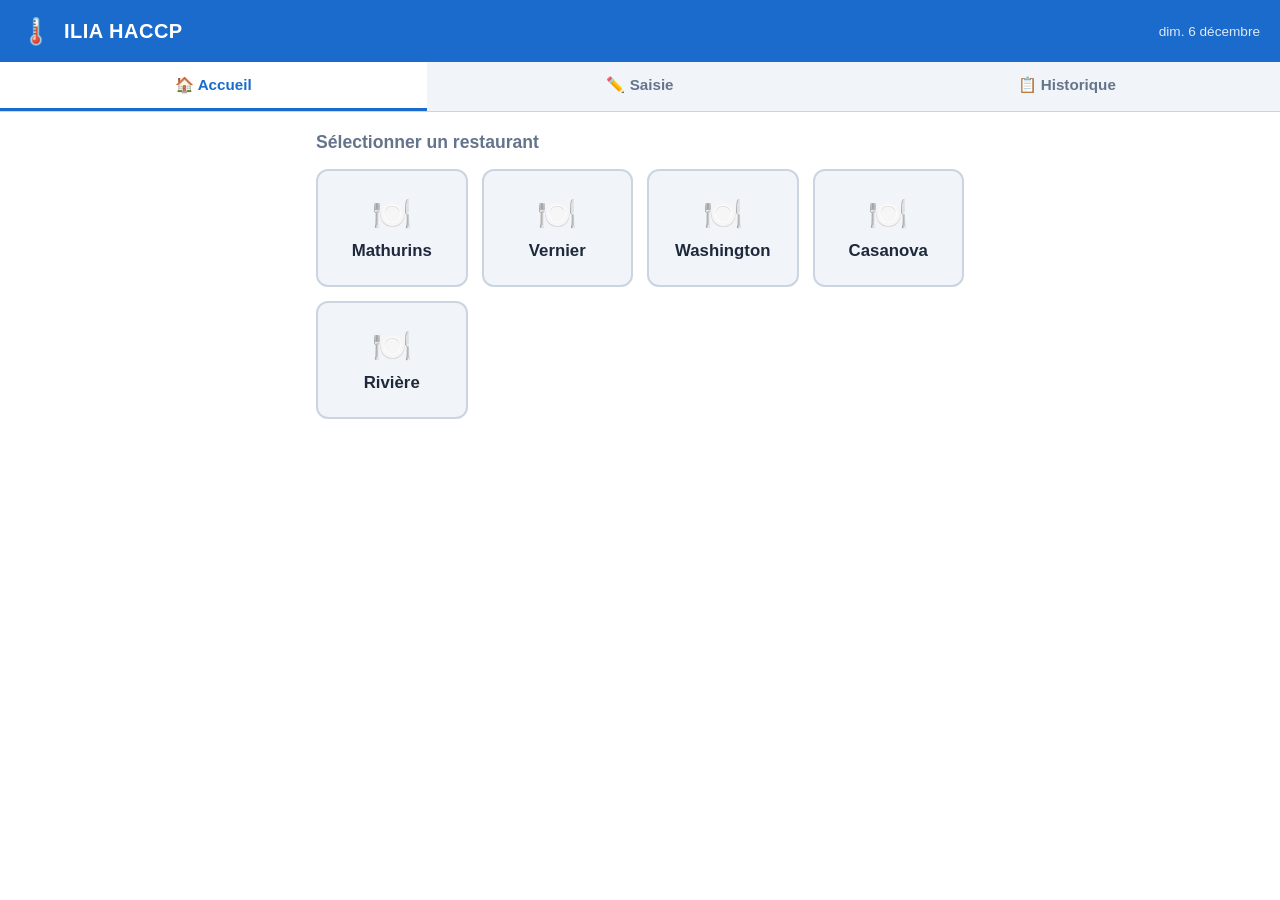
==== docs/index.html @ dc221167 "feat: static version in /docs for GitHub Pages (localStorage)" ====
<!DOCTYPE html>
<html lang="fr">
<head>
  <meta charset="UTF-8" />
  <meta name="viewport" content="width=device-width, initial-scale=1.0, viewport-fit=cover" />
  <meta name="apple-mobile-web-app-capable" content="yes" />
  <meta name="theme-color" content="#1a6bcc" />
  <title>ILIA HACCP — Températures</title>
  <link rel="stylesheet" href="style.css" />
</head>
<body>

<header>
  <span style="font-size:1.6rem;">🌡️</span>
  <h1>ILIA HACCP</h1>
  <span class="subtitle" id="header-date"></span>
</header>

<nav>
  <button class="active" data-page="home"    onclick="showPage('home')">🏠 Accueil</button>
  <button              data-page="entry"   onclick="showPage('entry')">✏️ Saisie</button>
  <button              data-page="history" onclick="showPage('history')">📋 Historique</button>
</nav>

<main>

  <!-- PAGE HOME -->
  <section id="page-home" class="page active">
    <h2 style="margin-bottom:16px;font-size:1.1rem;color:#64748b;">Sélectionner un restaurant</h2>
    <div class="restaurant-grid" id="restaurant-grid"></div>
  </section>

  <!-- PAGE ENTRY -->
  <section id="page-entry" class="page">

    <div id="entry-restaurant-banner"
         style="background:#dbeafe;border-radius:12px;padding:12px 16px;margin-bottom:20px;
                font-weight:700;color:#1a6bcc;font-size:1.05rem;display:none;"></div>

    <div class="form-group">
      <label for="sel-restaurant">Restaurant</label>
      <select id="sel-restaurant" onchange="onRestaurantChange()">
        <option value="">— choisir —</option>
      </select>
    </div>

    <div class="form-group">
      <label for="sel-fridge">Frigo / Congélateur</label>
      <select id="sel-fridge" onchange="onFridgeChange()" disabled>
        <option value="">— choisir un restaurant d'abord —</option>
      </select>
    </div>

    <div class="form-group">
      <label for="inp-employee">Employé</label>
      <select id="inp-employee" onchange="updateSubmitBtn()">
        <option value="">— choisir —</option>
        <option>Julien</option>
        <option>Guillaume</option>
        <option>Thomas</option>
        <option>Marie</option>
        <option>Lucas</option>
        <option>Sophie</option>
        <option>Alex</option>
        <option>Camille</option>
      </select>
    </div>

    <div class="form-group">
      <label for="inp-temp">Température mesurée</label>
      <div class="temp-wrapper">
        <input id="inp-temp" type="number" step="0.1" inputmode="decimal"
               placeholder="0.0" oninput="onTempInput()" />
        <span class="temp-unit">°C</span>
      </div>
      <div class="temp-indicator idle" id="temp-indicator">
        <span id="temp-icon">—</span>
        <span id="temp-label">Saisissez la température</span>
      </div>
    </div>

    <button class="btn btn-success" id="btn-submit" onclick="submitRecord()" disabled>
      ✅ Valider le relevé
    </button>
    <button class="btn btn-outline" onclick="showPage('home')">← Retour</button>
  </section>

  <!-- PAGE HISTORY -->
  <section id="page-history" class="page">

    <div class="history-filters">
      <select id="hist-restaurant" onchange="loadHistory()">
        <option value="">Tous les restaurants</option>
      </select>
      <input type="date" id="hist-date" onchange="loadHistory()" />
      <button class="btn btn-primary" onclick="loadHistory()">🔄</button>
    </div>

    <div id="history-content">
      <p class="empty-state">Sélectionnez un filtre pour afficher les relevés.</p>
    </div>

  </section>

</main>

<div id="toast"></div>

<script src="app.js"></script>
</body>
</html>
---- docs/style.css ----
/* ── Reset & base ── */
*, *::before, *::after { box-sizing: border-box; margin: 0; padding: 0; }

:root {
  --blue:   #1a6bcc;
  --green:  #16a34a;
  --red:    #dc2626;
  --orange: #ea580c;
  --gray:   #f1f5f9;
  --border: #cbd5e1;
  --text:   #1e293b;
  --muted:  #64748b;
  --radius: 12px;
  --shadow: 0 2px 8px rgba(0,0,0,.10);
}

body {
  font-family: -apple-system, BlinkMacSystemFont, "Segoe UI", Roboto, sans-serif;
  background: #fff;
  color: var(--text);
  min-height: 100dvh;
  display: flex;
  flex-direction: column;
}

/* ── Header ── */
header {
  background: var(--blue);
  color: #fff;
  padding: 16px 20px;
  display: flex;
  align-items: center;
  gap: 12px;
  box-shadow: var(--shadow);
}
header h1 { font-size: 1.25rem; font-weight: 700; letter-spacing: .5px; }
header .subtitle { font-size: .85rem; opacity: .85; margin-left: auto; }

/* ── Navigation tabs ── */
nav {
  display: flex;
  background: var(--gray);
  border-bottom: 1px solid var(--border);
}
nav button {
  flex: 1;
  padding: 14px 8px;
  border: none;
  background: transparent;
  font-size: .95rem;
  font-weight: 600;
  color: var(--muted);
  cursor: pointer;
  border-bottom: 3px solid transparent;
  transition: color .15s, border-color .15s;
}
nav button.active {
  color: var(--blue);
  border-bottom-color: var(--blue);
  background: #fff;
}

/* ── Main content ── */
main {
  flex: 1;
  padding: 20px 16px;
  max-width: 680px;
  width: 100%;
  margin: 0 auto;
}

/* ── Section (page) ── */
.page { display: none; }
.page.active { display: block; }

/* ── Restaurant grid ── */
.restaurant-grid {
  display: grid;
  grid-template-columns: repeat(auto-fill, minmax(140px, 1fr));
  gap: 14px;
  margin-top: 8px;
}
.restaurant-card {
  background: var(--gray);
  border: 2px solid var(--border);
  border-radius: var(--radius);
  padding: 24px 12px;
  text-align: center;
  cursor: pointer;
  font-size: 1.05rem;
  font-weight: 700;
  transition: border-color .15s, background .15s, transform .1s;
  user-select: none;
  -webkit-tap-highlight-color: transparent;
}
.restaurant-card:active { transform: scale(.97); }
.restaurant-card.selected,
.restaurant-card:hover { border-color: var(--blue); background: #dbeafe; }
.restaurant-card .icon { font-size: 2rem; display: block; margin-bottom: 8px; }

/* ── Form ── */
.form-group { margin-bottom: 20px; }
label { display: block; font-weight: 600; margin-bottom: 6px; font-size: .95rem; }

select, input[type="number"] {
  width: 100%;
  padding: 16px 14px;
  border: 2px solid var(--border);
  border-radius: var(--radius);
  font-size: 1.1rem;
  color: var(--text);
  background: #fff;
  appearance: none;
  -webkit-appearance: none;
  transition: border-color .15s;
}
select:focus, input[type="number"]:focus {
  outline: none;
  border-color: var(--blue);
}

/* ── Temperature input big ── */
.temp-wrapper {
  position: relative;
}
.temp-wrapper input {
  font-size: 2rem;
  font-weight: 700;
  text-align: center;
  letter-spacing: 2px;
  padding-right: 48px;
}
.temp-unit {
  position: absolute;
  right: 16px;
  top: 50%;
  transform: translateY(-50%);
  font-size: 1.4rem;
  color: var(--muted);
  pointer-events: none;
}

/* ── Temperature indicator ── */
.temp-indicator {
  display: flex;
  align-items: center;
  gap: 10px;
  padding: 12px 16px;
  border-radius: var(--radius);
  font-weight: 600;
  font-size: 1rem;
  margin-top: 10px;
  min-height: 52px;
}
.temp-indicator.ok    { background: #dcfce7; color: var(--green); border: 2px solid #86efac; }
.temp-indicator.warn  { background: #fee2e2; color: var(--red);   border: 2px solid #fca5a5; }
.temp-indicator.idle  { background: var(--gray); color: var(--muted); border: 2px solid var(--border); }

/* ── Buttons ── */
.btn {
  display: block;
  width: 100%;
  padding: 18px;
  border: none;
  border-radius: var(--radius);
  font-size: 1.15rem;
  font-weight: 700;
  cursor: pointer;
  text-align: center;
  transition: opacity .15s, transform .1s;
  -webkit-tap-highlight-color: transparent;
}
.btn:active { transform: scale(.98); }
.btn-primary  { background: var(--blue);  color: #fff; }
.btn-success  { background: var(--green); color: #fff; }
.btn-outline  {
  background: transparent;
  border: 2px solid var(--border);
  color: var(--muted);
  margin-top: 10px;
}
.btn:disabled { opacity: .45; cursor: not-allowed; }

/* ── Toast ── */
#toast {
  position: fixed;
  bottom: 24px;
  left: 50%;
  transform: translateX(-50%) translateY(20px);
  background: #1e293b;
  color: #fff;
  padding: 14px 22px;
  border-radius: 999px;
  font-size: .95rem;
  font-weight: 600;
  opacity: 0;
  transition: opacity .25s, transform .25s;
  pointer-events: none;
  z-index: 99;
  white-space: nowrap;
}
#toast.show {
  opacity: 1;
  transform: translateX(-50%) translateY(0);
}

/* ── History table ── */
.history-filters {
  display: flex;
  gap: 10px;
  margin-bottom: 16px;
  flex-wrap: wrap;
}
.history-filters select,
.history-filters input {
  flex: 1;
  min-width: 120px;
  font-size: .9rem;
  padding: 10px 12px;
}
.history-filters .btn {
  flex: 0 0 auto;
  width: auto;
  padding: 10px 20px;
  font-size: .9rem;
}

.table-wrapper {
  overflow-x: auto;
  border-radius: var(--radius);
  border: 1px solid var(--border);
}
table {
  width: 100%;
  border-collapse: collapse;
  font-size: .9rem;
}
thead { background: var(--blue); color: #fff; }
thead th { padding: 12px 10px; text-align: left; font-weight: 600; white-space: nowrap; }
tbody tr:nth-child(even) { background: var(--gray); }
tbody td { padding: 12px 10px; border-top: 1px solid var(--border); }
.badge {
  display: inline-flex;
  align-items: center;
  gap: 4px;
  padding: 4px 10px;
  border-radius: 999px;
  font-size: .8rem;
  font-weight: 700;
}
.badge.ok   { background: #dcfce7; color: var(--green); }
.badge.warn { background: #fee2e2; color: var(--red); }

.empty-state {
  text-align: center;
  color: var(--muted);
  padding: 40px 20px;
  font-size: .95rem;
}

/* ── Responsive tweaks ── */
@media (max-width: 420px) {
  header h1 { font-size: 1.1rem; }
  .restaurant-grid { grid-template-columns: repeat(2, 1fr); }
}
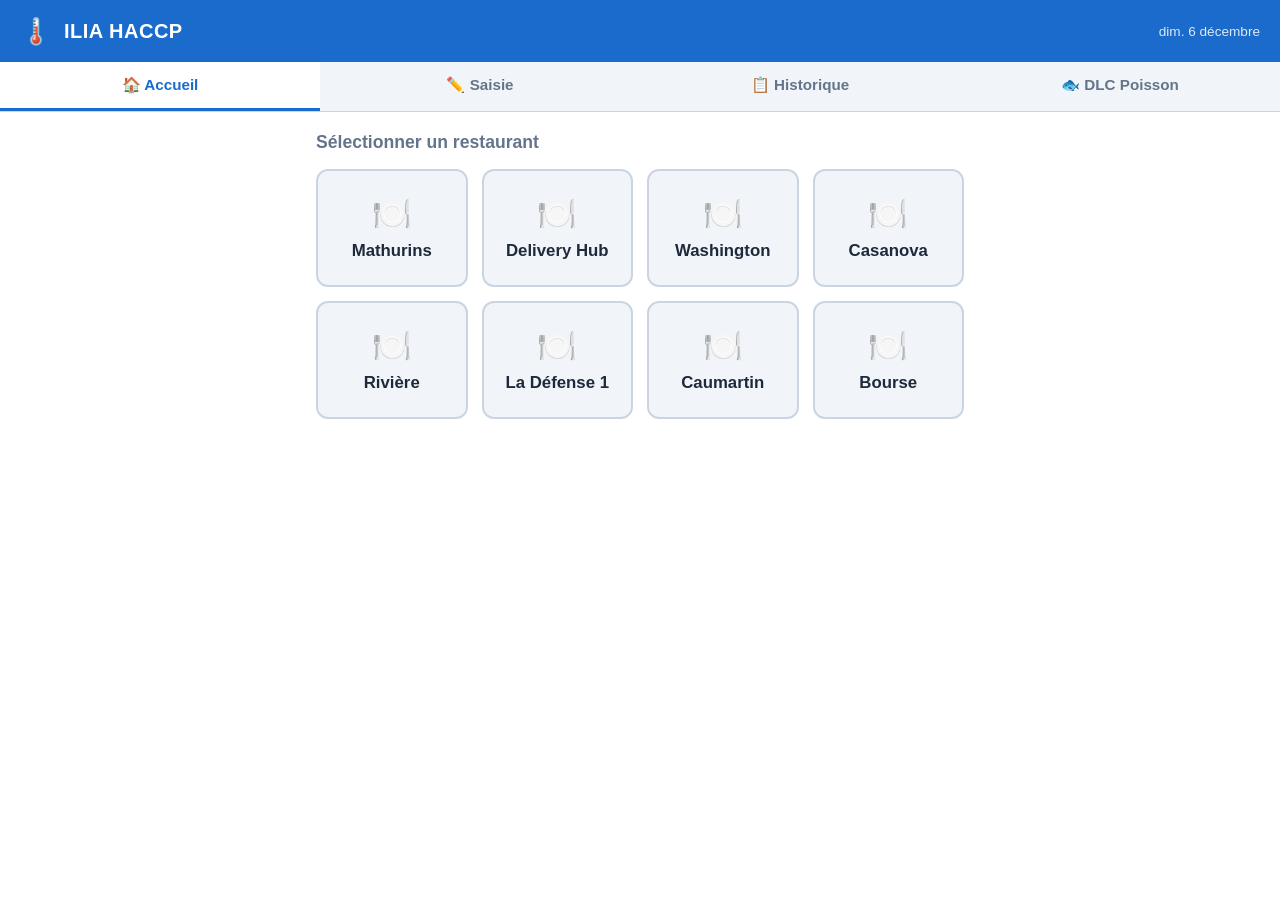
==== commit 550d91bd: "feat: DLC secondaires poisson" ====
--- a/docs/index.html
+++ b/docs/index.html
@@ -20,6 +20,7 @@
   <button class="active" data-page="home"    onclick="showPage('home')">🏠 Accueil</button>
   <button              data-page="entry"   onclick="showPage('entry')">✏️ Saisie</button>
   <button              data-page="history" onclick="showPage('history')">📋 Historique</button>
+  <button              data-page="dlc"     onclick="showPage('dlc')">🐟 DLC Poisson</button>
 </nav>
 
 <main>
@@ -85,6 +86,77 @@
     <button class="btn btn-outline" onclick="showPage('home')">← Retour</button>
   </section>
 
+  <!-- PAGE DLC POISSON -->
+  <section id="page-dlc" class="page">
+
+    <div class="form-group">
+      <label for="dlc-restaurant">Restaurant</label>
+      <select id="dlc-restaurant" onchange="updateDlcSubmitBtn()">
+        <option value="">— choisir —</option>
+      </select>
+    </div>
+
+    <div class="form-group">
+      <label for="dlc-product">Produit</label>
+      <select id="dlc-product" onchange="onDlcProductChange()">
+        <option value="">— choisir —</option>
+        <option>Saumon entier</option>
+        <option>Filet de saumon</option>
+        <option>Daurade entière</option>
+        <option>Filet de daurade</option>
+        <option>Bar entier</option>
+        <option>Filet de bar</option>
+        <option>Thon</option>
+        <option>Crevettes</option>
+        <option>Poulpe</option>
+        <option value="Autre">Autre (saisie libre)</option>
+      </select>
+    </div>
+
+    <div class="form-group" id="dlc-custom-group" style="display:none;">
+      <label for="dlc-product-custom">Nom du produit (libre)</label>
+      <input type="text" id="dlc-product-custom" placeholder="ex: Saint-Jacques" oninput="updateDlcSubmitBtn()" />
+    </div>
+
+    <div class="form-group">
+      <label for="dlc-opened-date">Date d'ouverture</label>
+      <input type="date" id="dlc-opened-date" onchange="onDlcDateChange()" />
+    </div>
+
+    <div id="dlc-date-display" style="display:none; margin-bottom:20px; padding:14px 16px;
+         background:#dbeafe; border-radius:12px; color:#1a6bcc;">
+      DLC calculée : <strong id="dlc-date-value" style="font-size:1.1rem;"></strong>
+    </div>
+
+    <div class="form-group">
+      <label for="dlc-employee">Employé</label>
+      <select id="dlc-employee" onchange="updateDlcSubmitBtn()">
+        <option value="">— choisir —</option>
+        <option>Julien</option>
+        <option>Guillaume</option>
+        <option>Thomas</option>
+        <option>Marie</option>
+        <option>Lucas</option>
+        <option>Sophie</option>
+        <option>Alex</option>
+        <option>Camille</option>
+      </select>
+    </div>
+
+    <button class="btn btn-success" id="btn-dlc-submit" onclick="submitDlcRecord()" disabled>
+      🖨️ Enregistrer l'étiquette
+    </button>
+    <button class="btn btn-outline" onclick="showPage('home')">← Retour</button>
+
+    <div id="dlc-label-preview" style="display:none; margin-top:24px;">
+      <div class="label-card" id="dlc-label-card"></div>
+      <button class="btn btn-primary" style="margin-top:12px;" onclick="window.print()">
+        🖨️ Imprimer
+      </button>
+    </div>
+
+  </section>
+
   <!-- PAGE HISTORY -->
   <section id="page-history" class="page">
 
@@ -100,6 +172,8 @@
       <p class="empty-state">Sélectionnez un filtre pour afficher les relevés.</p>
     </div>
 
+    <div id="dlc-history-content" style="margin-top:28px;"></div>
+
   </section>
 
 </main>
--- a/docs/style.css
+++ b/docs/style.css
@@ -258,8 +258,52 @@
   font-size: .95rem;
 }
 
+/* ── Label card ── */
+.label-card {
+  border: 2px solid var(--border);
+  border-radius: var(--radius);
+  padding: 20px;
+  font-size: 1rem;
+  line-height: 2;
+  background: #f8fafc;
+}
+
+/* ── DLC date input ── */
+input[type="date"] {
+  width: 100%;
+  padding: 16px 14px;
+  border: 2px solid var(--border);
+  border-radius: var(--radius);
+  font-size: 1.1rem;
+  color: var(--text);
+  background: #fff;
+  appearance: none;
+  -webkit-appearance: none;
+  transition: border-color .15s;
+}
+input[type="date"]:focus { outline: none; border-color: var(--blue); }
+
+/* ── Custom text input ── */
+input[type="text"] {
+  width: 100%;
+  padding: 16px 14px;
+  border: 2px solid var(--border);
+  border-radius: var(--radius);
+  font-size: 1.1rem;
+  color: var(--text);
+  background: #fff;
+  transition: border-color .15s;
+}
+input[type="text"]:focus { outline: none; border-color: var(--blue); }
+
 /* ── Responsive tweaks ── */
 @media (max-width: 420px) {
   header h1 { font-size: 1.1rem; }
   .restaurant-grid { grid-template-columns: repeat(2, 1fr); }
 }
+
+/* ── Print ── */
+@media print {
+  header, nav, .history-filters, #btn-submit, .btn-outline, #toast { display: none !important; }
+  .label-card { border: 2px solid #000; padding: 20px; font-size: 1.1rem; }
+}
